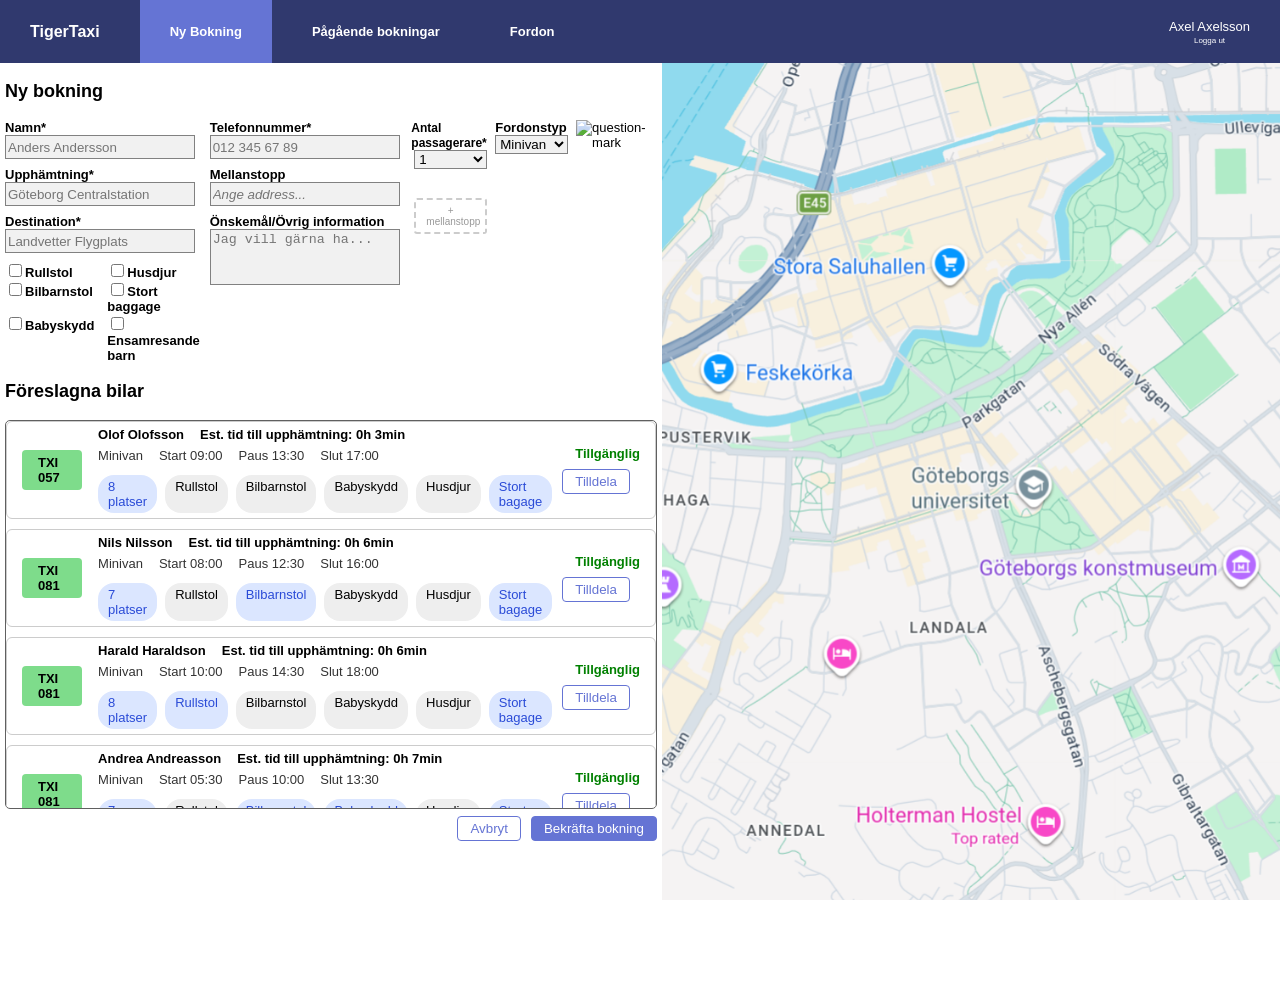
==== index.html @ 6333cc2d "add q mark" ====
<!DOCTYPE html>
<html lang="en">

<head>
    <meta charset="UTF-8">
    <meta name="viewport" content="width=device-width, initial-scale=1.0">
    <title>Document</title>
    <link rel="stylesheet" href="styles.css">
    <script src="script.js" defer></script>
</head>

<body>
    <div class="header">
        <div class="header-button" style="font-size: medium;">
            <p><b>TigerTaxi</b></p>
        </div>
        <div class="header-button" style="background-color: #6574d4;">
            <p><b>Ny Bokning</b></p>
        </div>
        <div class="header-button">
            <p><b>Pågående bokningar</b></p>
        </div>
        <div class="header-button">
            <p><b>Fordon</b></p>
        </div>
        <div class="header-button">
            <p>Axel Axelsson</p>
            <p class="small-text">Logga ut</p>
        </div>

    </div>
    <div class="main">
        <div class="booking-interface">
            <form action="">
                <p style="font-size: large;"><b>Ny bokning</b></p>
                <div class="forms">
                    <div class="form-1">
                        <label><b>Namn*</b> <br><input type="text" name="" id=""
                                placeholder="Anders Andersson"></label><br>
                        <label><b>Upphämtning*</b> <br><input type="text" name="" id=""
                                placeholder="Göteborg Centralstation"></label>
                        <br>
                        <label><b>Destination*</b> <br><input type="text" name="" id=""
                                placeholder="Landvetter Flygplats"></label>
                        <div class="checkboxes">
                            <label><input type="checkbox" name="" id=""><b>Rullstol</b></label>
                            <label><input type="checkbox" name="" id=""><b>Husdjur</b></label>
                            <label><input type="checkbox" name="" id=""><b>Bilbarnstol</b></label>
                            <label><input type="checkbox" name="" id=""><b>Stort baggage</b></label>
                            <label><input type="checkbox" name="" id=""><b>Babyskydd</b></label>
                            <label><input type="checkbox" name="" id=""><b>Ensamresande barn</b></label>
                        </div>
                    </div>
                    <div class="form-1">
                        <label><b>Telefonnummer*</b> <br><input type="text" name="" id=""
                                placeholder="012 345 67 89"></label><br>
                        <label><b>Mellanstopp</b> <br><input type="text" name="" id="" placeholder="Ange address..."
                                style="font-style:italic"></label><br>
                        <label><b>Önskemål/Övrig information</b> <br><textarea name="" id=""
                                placeholder="Jag vill gärna ha..."></textarea></label>
                    </div>
                    <div class="form-2">
                        <label><b style="font-size: 12px; position: relative; right: 3px;">Antal passagerare*</b> <br>
                            <select name="antal-passagerare" id="">
                                <option value="1">1</option>
                                <option value="2">2</option>
                                <option value="3">3</option>
                                <option value="4">4</option>
                                <option value="5">5</option>
                                <option value="1">6</option>
                                <option value="2">7</option>
                                <option value="3">8</option>
                            </select>
                        </label><br>
                        <button class="add-stop">+ mellanstopp</button>
                    </div>
                    <div class="form-2">
                        <label><b>Fordonstyp</b> <br>
                            <select name="fordonstyp" id="">
                                <option value="minivan">Minivan</option>
                                <option value="suv">SUV</option>
                                <option value="skapbil">Skåpbil</option>
                                <option value="sedan">Sedan</option>
                                <option value="pansarvagn">Pansarvagn!!!</option>
                            </select>
                        </label><br>
                    </div>
                    <div class="form-2">
                        <img src="questionmark.png" alt="question-mark">
                    </div>
                </div>
                <p style="font-size: large;"><b>Föreslagna bilar</b></p>
                <div class="driver-select">

                    <div class="card">
                        <div class="left">
                            <div class="vehicle-id">TXI 057</div>

                            <div class="content">
                                <div class="top-row">
                                    <span>Olof Olofsson</span>
                                    <span>Est. tid till upphämtning: 0h 3min</span>
                                </div>

                                <div class="meta">
                                    <span>Minivan</span>
                                    <span>Start 09:00</span>
                                    <span>Paus 13:30</span>
                                    <span>Slut 17:00</span>
                                </div>

                                <div class="tags">
                                    <span class="tag blue">8 platser</span>
                                    <span class="tag">Rullstol</span>
                                    <span class="tag">Bilbarnstol</span>
                                    <span class="tag">Babyskydd</span>
                                    <span class="tag">Husdjur</span>
                                    <span class="tag blue">Stort bagage</span>
                                </div>
                            </div>
                        </div>

                        <div class="right">
                            <div class="status">Tillgänglig</div>
                            <button class="btn">Tilldela</button>
                        </div>
                    </div>
                    <div class="card">
                        <div class="left">
                            <div class="vehicle-id">TXI 081</div>

                            <div class="content">
                                <div class="top-row">
                                    <span>Nils Nilsson</span>
                                    <span>Est. tid till upphämtning: 0h 6min</span>
                                </div>

                                <div class="meta">
                                    <span>Minivan</span>
                                    <span>Start 08:00</span>
                                    <span>Paus 12:30</span>
                                    <span>Slut 16:00</span>
                                </div>

                                <div class="tags">
                                    <span class="tag blue">7 platser</span>
                                    <span class="tag">Rullstol</span>
                                    <span class="tag blue">Bilbarnstol</span>
                                    <span class="tag">Babyskydd</span>
                                    <span class="tag">Husdjur</span>
                                    <span class="tag blue">Stort bagage</span>
                                </div>
                            </div>
                        </div>

                        <div class="right">
                            <div class="status">Tillgänglig</div>
                            <button class="btn">Tilldela</button>
                        </div>
                    </div>
                    <div class="card">
                        <div class="left">
                            <div class="vehicle-id">TXI 081</div>

                            <div class="content">
                                <div class="top-row">
                                    <span>Harald Haraldson</span>
                                    <span>Est. tid till upphämtning: 0h 6min</span>
                                </div>

                                <div class="meta">
                                    <span>Minivan</span>
                                    <span>Start 10:00</span>
                                    <span>Paus 14:30</span>
                                    <span>Slut 18:00</span>
                                </div>

                                <div class="tags">
                                    <span class="tag blue">8 platser</span>
                                    <span class="tag blue">Rullstol</span>
                                    <span class="tag">Bilbarnstol</span>
                                    <span class="tag">Babyskydd</span>
                                    <span class="tag">Husdjur</span>
                                    <span class="tag blue">Stort bagage</span>
                                </div>
                            </div>
                        </div>

                        <div class="right">
                            <div class="status">Tillgänglig</div>
                            <button class="btn">Tilldela</button>
                        </div>
                    </div>
                    <div class="card">
                        <div class="left">
                            <div class="vehicle-id">TXI 081</div>

                            <div class="content">
                                <div class="top-row">
                                    <span>Andrea Andreasson</span>
                                    <span>Est. tid till upphämtning: 0h 7min</span>
                                </div>

                                <div class="meta">
                                    <span>Minivan</span>
                                    <span>Start 05:30</span>
                                    <span>Paus 10:00</span>
                                    <span>Slut 13:30</span>
                                </div>

                                <div class="tags">
                                    <span class="tag blue">7 platser</span>
                                    <span class="tag">Rullstol</span>
                                    <span class="tag blue">Bilbarnstol</span>
                                    <span class="tag blue">Babyskydd</span>
                                    <span class="tag">Husdjur</span>
                                    <span class="tag blue">Stort bagage</span>
                                </div>
                            </div>
                        </div>

                        <div class="right">
                            <div class="status">Tillgänglig</div>
                            <button class="btn">Tilldela</button>
                        </div>
                    </div>
                    <div class="card">
                        <div class="left">
                            <div class="vehicle-id">TXI 057</div>

                            <div class="content">
                                <div class="top-row">
                                    <span>Erika Eriksson</span>
                                    <span>Est. tid till upphämtning: 0h 3min</span>
                                </div>

                                <div class="meta">
                                    <span>Sedan</span>
                                    <span>Start 09:00</span>
                                    <span>Paus 13:30</span>
                                    <span>Slut 17:00</span>
                                </div>

                                <div class="tags">
                                    <span class="tag blue">8 platser</span>
                                    <span class="tag">Rullstol</span>
                                    <span class="tag">Bilbarnstol</span>
                                    <span class="tag">Babyskydd</span>
                                    <span class="tag">Husdjur</span>
                                    <span class="tag blue">Stort bagage</span>
                                </div>
                            </div>
                        </div>

                        <div class="right">
                            <div class="status">Tillgänglig</div>
                            <button class="btn">Tilldela</button>
                        </div>
                    </div>
                </div>

                <div class="last-btns">
                    <button class="btn">Avbryt</button>
                    <button class="btn-filled">Bekräfta bokning</button>
                </div>
            </form>
        </div>
        <div class="map">
            <img src="map.png" alt="map-pic">
        </div>
    </div>
</body>

</html>
---- styles.css ----
html, body {
    height: 100%;
    margin: 0;
    overflow: hidden;
}

body {
    margin: 0;
    padding: 0;
    font-size: small;
    font-family: 'Segoe UI', Tahoma, Geneva, Verdana, sans-serif
}

img {
    /* height: 100%; */
    width: 100%;
}

.header {
    display: flex;
    gap: 10px;
    background-color: #30396e;
    height: 7vh;
    color: white;
}

.header-button {
    display: flex;
    flex-direction: column;
    /* stack children vertically */
    justify-content: center;
    align-items: center;
    text-align: center;
    gap: 2px;
}

.header-button>p {
    margin-left: 30px;
    margin-right: 30px;
    margin-top: 0;
    margin-bottom: 0;
}

.header-button:last-child {
    text-align: left;
    margin-left: auto;

}

.small-text {
    font-size: 8px;
}

.main {
    display: flex;
    height: auto;
    width: 100%;
}

.booking-interface {
    width: 60%;
    margin-left: 5px;
    margin-right: 5px;
}

.forms {
    display: flex;
    flex-direction: row;
    width: 100%;

}

.form-1 {
    width: 41.75%;
}


.form-2 {
    width: 16.5%;
}

.form-2 > img {
    height: ;
}

.map {
    overflow: hidden; /* prevents spill */
}

.checkboxes {
    display: grid;
    grid-template-columns: repeat(2, 1fr);
}

.add-stop {
    border: 2px dashed #ccc;
    background: transparent;
    padding: 5px 10px;
    color: #999;
    cursor: pointer;
    border-radius: 3px;
    font-size: 10px;
    margin-top: 29px;
    width: 90%;
}

input,
textarea,
select {
    background-color: #f1f1f1;
    border: 1px solid #818181;
}

textarea {
    resize: none;
    height: 50px;
    width: 90%;
    /* width: 250px; */
}

input[type='text'] {
    width: 90%;
    height: 20px;
    margin-bottom: 8px;
}

select {
    min-width: 20px;
    width: 90%;
}



/* Förarkort */


.driver-select{
    height:43vh;
    overflow-y: auto;
    border: solid rgb(96, 96, 96) 1px;
    border-radius: 5px;

}

.card {
    border: 1px solid #ccc;
    border-radius: 6px;
    padding: 5px 15px;
    margin-bottom: 10px;
    display: flex;
    align-items: center;
    justify-content: space-between;
    font-size: small;
}

.card:hover {
    background: #e7ecff;
}

.left {
    display: flex;
    gap: 16px;
    align-items: center;
}

.vehicle-id {
    background: #7edc8b;
    padding: 5px 16px;
    border-radius: 4px;
    font-weight: bold;
}

.content {
    display: flex;
    flex-direction: column;
    gap: 6px;
}

.top-row {
    display: flex;
    gap: 16px;
    align-items: center;
    font-weight: bold;
}

.meta {
    display: flex;
    gap: 16px;
    color: #333;
}

.tags {
    display: flex;
    gap: 8px;
    margin-top: 6px;
}

.tag {
    padding: 4px 10px;
    border-radius: 16px;
    background: #eee;
    font-size: 13px;
}

.tag.blue {
    background: #dbe6ff;
    color: #2a4bd7;
}

.right {
    display: flex;
    flex-direction: column;
    align-items: flex-end;
    gap: 8px;
}

.status {
    color: green;
    font-weight: bold;
    text-align: center;
}

.btn {
    padding: 4px 12px;
    border-radius: 4px;
    border: 1px solid #6574d4;
    background: transparent;
    color: #6574d4;
    cursor: pointer;
    margin-left: 10px;
    margin-right: 10px;
}

.btn-filled {
    padding: 4px 12px;
    border-radius: 4px;
    border: 1px solid #6574d4;
    background: #6574d4;
    color: white;
    cursor: pointer;
}

.last-btns{
    display: flex;
    justify-content: right;
    margin-top: 7px;
}
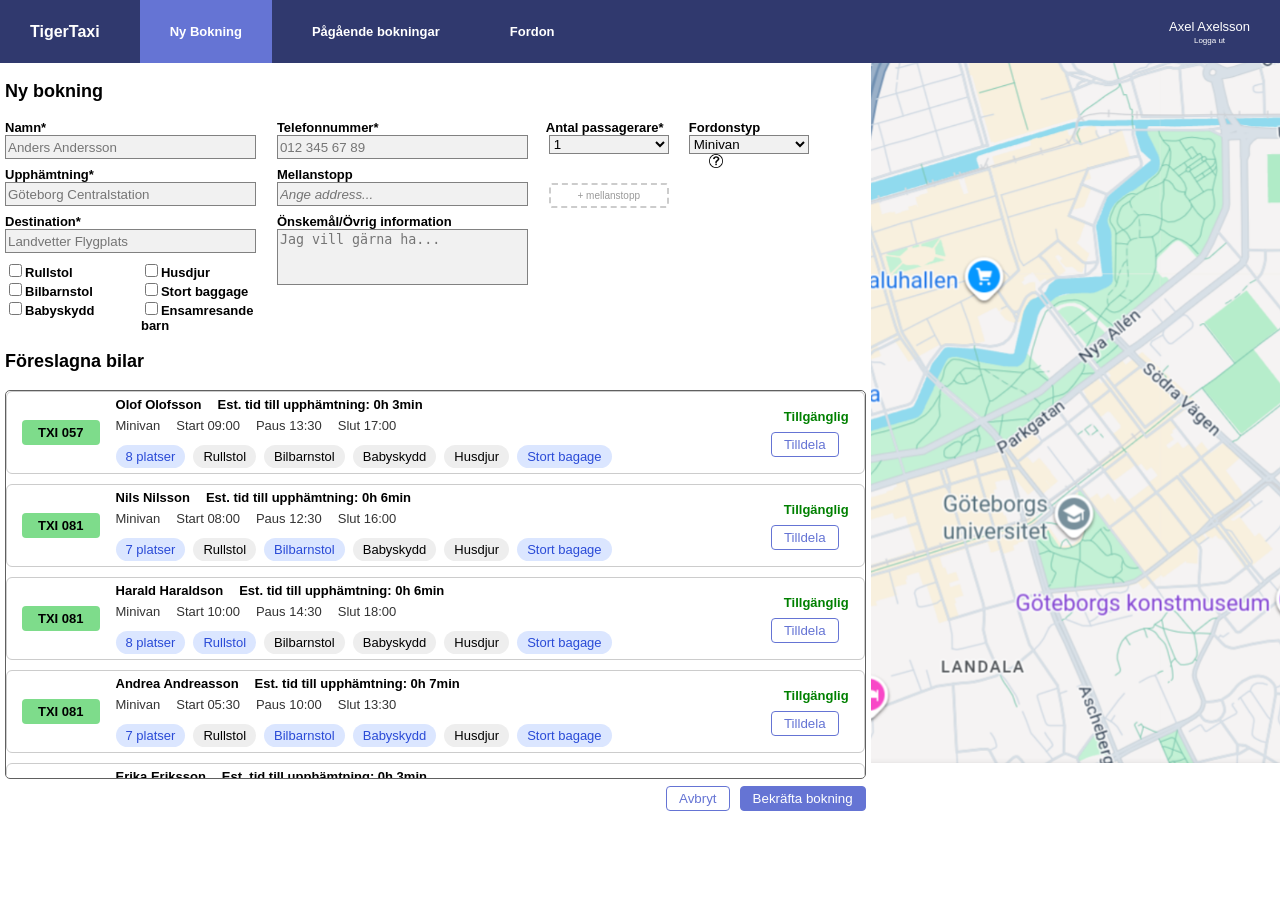
==== commit f20e6e93: "Fix gaps and placements" ====
--- a/index.html
+++ b/index.html
@@ -60,7 +60,7 @@
                                 placeholder="Jag vill gärna ha..."></textarea></label>
                     </div>
                     <div class="form-2">
-                        <label><b style="font-size: 12px; position: relative; right: 3px;">Antal passagerare*</b> <br>
+                        <label><b style="position: relative; right: 3px;">Antal passagerare*</b> <br>
                             <select name="antal-passagerare" id="">
                                 <option value="1">1</option>
                                 <option value="2">2</option>
@@ -83,10 +83,8 @@
                                 <option value="sedan">Sedan</option>
                                 <option value="pansarvagn">Pansarvagn!!!</option>
                             </select>
-                        </label><br>
-                    </div>
-                    <div class="form-2">
-                        <img src="questionmark.png" alt="question-mark">
+                        </label>
+                        <img src="questionmark.png" alt="question-mark" height="14px" style="margin-left: 20px;">
                     </div>
                 </div>
                 <p style="font-size: large;"><b>Föreslagna bilar</b></p>
@@ -266,7 +264,7 @@
             </form>
         </div>
         <div class="map">
-            <img src="map.png" alt="map-pic">
+            <img src="map.png" alt="map-pic" height="700px">
         </div>
     </div>
 </body>
--- a/styles.css
+++ b/styles.css
@@ -9,12 +9,7 @@
     padding: 0;
     font-size: small;
     font-family: 'Segoe UI', Tahoma, Geneva, Verdana, sans-serif
-}
-
-img {
-    /* height: 100%; */
-    width: 100%;
-}
+} 
 
 .header {
     display: flex;
@@ -58,7 +53,7 @@
 }
 
 .booking-interface {
-    width: 60%;
+    width: 70%;
     margin-left: 5px;
     margin-right: 5px;
 }
@@ -67,24 +62,30 @@
     display: flex;
     flex-direction: row;
     width: 100%;
-
+    align-items: flex-start;
 }
 
 .form-1 {
-    width: 41.75%;
-}
-
+    width: 31.75%;
+}
 
 .form-2 {
-    width: 16.5%;
-}
-
-.form-2 > img {
-    height: ;
+    /* width: 18.25%; */
+    width: auto;
+    /* display: flex; */
+    /* align-items: center;
+    gap: 5px; */
+    margin-right: 20px;
+}
+
+select {
+    min-width: 20px;
+    width: 120px;
 }
 
 .map {
     overflow: hidden; /* prevents spill */
+    width: 33.3%;
 }
 
 .checkboxes {
@@ -101,7 +102,7 @@
     border-radius: 3px;
     font-size: 10px;
     margin-top: 29px;
-    width: 90%;
+    width: 120px;
 }
 
 input,
@@ -124,10 +125,7 @@
     margin-bottom: 8px;
 }
 
-select {
-    min-width: 20px;
-    width: 90%;
-}
+
 
 
 
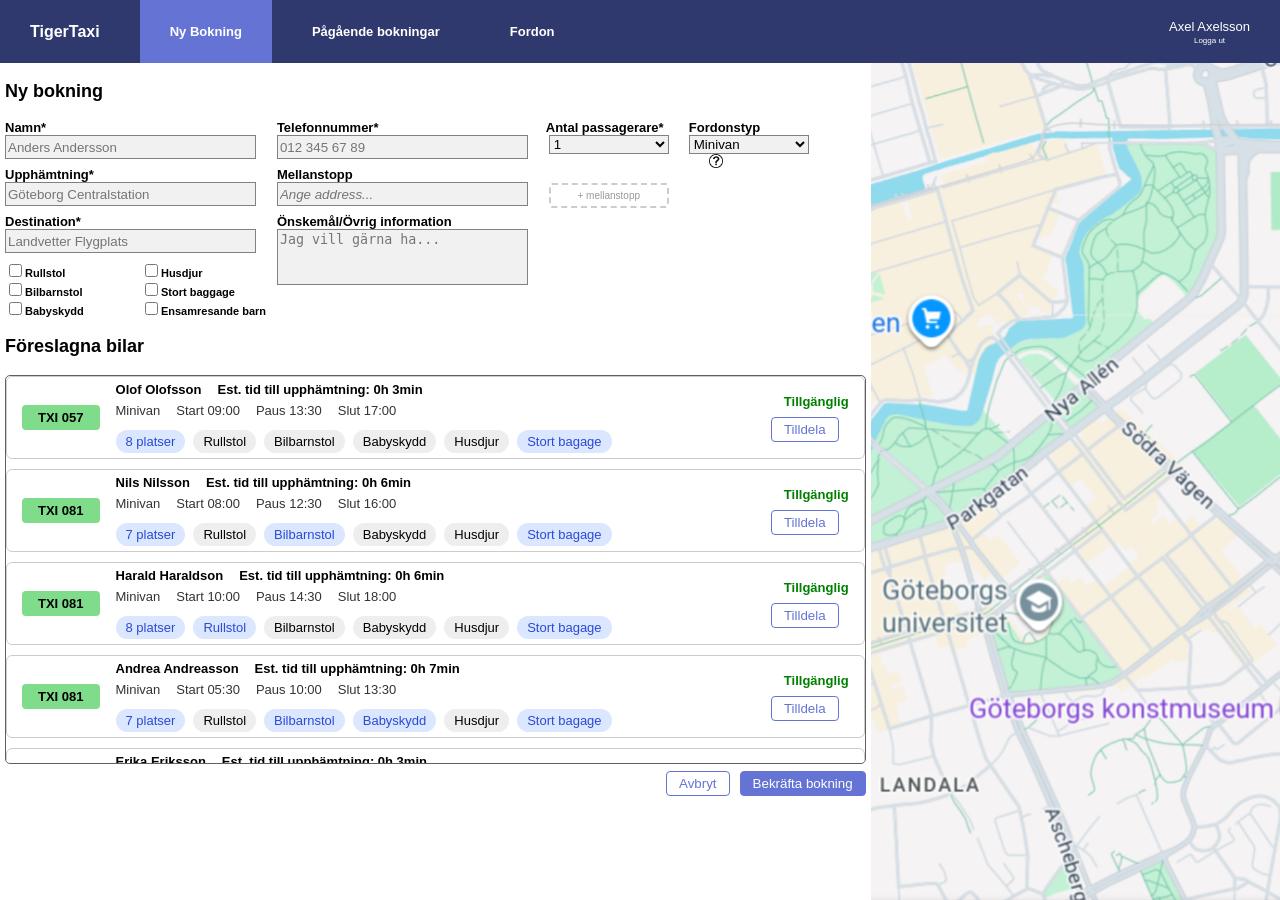
==== commit 507d7faf: "Fix map scaling" ====
--- a/index.html
+++ b/index.html
@@ -264,7 +264,7 @@
             </form>
         </div>
         <div class="map">
-            <img src="map.png" alt="map-pic" height="700px">
+            <img src="map.png" alt="map-pic">
         </div>
     </div>
 </body>
--- a/styles.css
+++ b/styles.css
@@ -42,13 +42,17 @@
 
 }
 
+.checkboxes{
+    font-size: 11px;
+}
+
 .small-text {
     font-size: 8px;
 }
 
 .main {
     display: flex;
-    height: auto;
+    height: 93vh;
     width: 100%;
 }
 
@@ -84,8 +88,16 @@
 }
 
 .map {
-    overflow: hidden; /* prevents spill */
     width: 33.3%;
+    height: 100%;
+    overflow: hidden;
+}
+
+.map img {
+    width: 100%;
+    height: 100%;
+    object-fit: cover;
+    object-position: center; /* keeps crop centered */
 }
 
 .checkboxes {
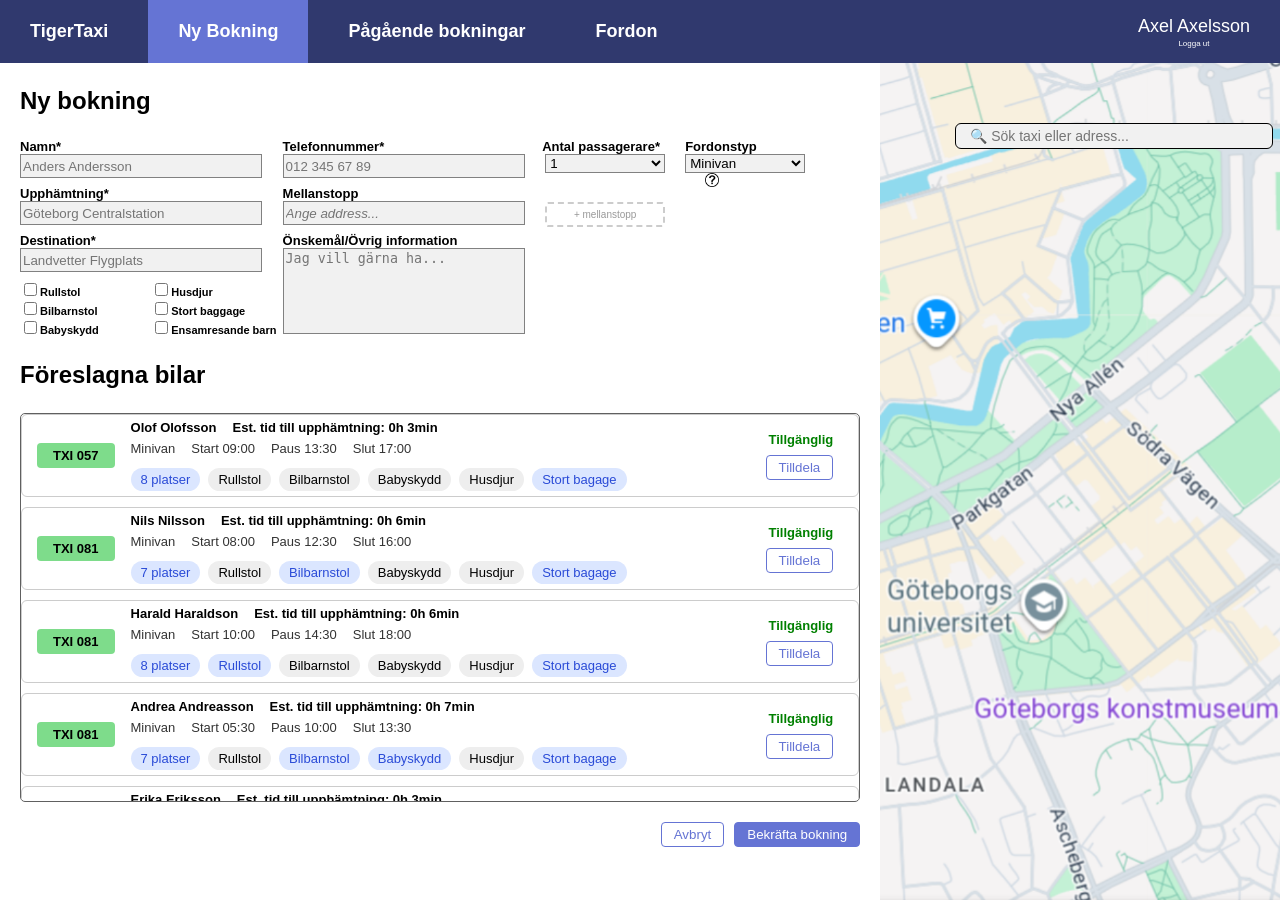
==== commit 98e32b2c: "Fix resolution, added to index.html and created ongoing-bookings.html and vehicles.html" ====
--- a/index.html
+++ b/index.html
@@ -4,24 +4,24 @@
 <head>
     <meta charset="UTF-8">
     <meta name="viewport" content="width=device-width, initial-scale=1.0">
-    <title>Document</title>
+    <title>TigerTaxi</title>
     <link rel="stylesheet" href="styles.css">
     <script src="script.js" defer></script>
 </head>
 
 <body>
     <div class="header">
-        <div class="header-button" style="font-size: medium;">
+        <div class="header-button">
             <p><b>TigerTaxi</b></p>
         </div>
         <div class="header-button" style="background-color: #6574d4;">
-            <p><b>Ny Bokning</b></p>
-        </div>
-        <div class="header-button">
-            <p><b>Pågående bokningar</b></p>
-        </div>
-        <div class="header-button">
-            <p><b>Fordon</b></p>
+            <p><a href="index.html"><b>Ny Bokning</b></p></a>
+        </div>
+        <div class="header-button">
+            <p><a href="ongoing-bookings.html"><b>Pågående bokningar</b></a></p>
+        </div>
+        <div class="header-button">
+            <p><a href="vehicles.html"><b>Fordon</b></a></p>
         </div>
         <div class="header-button">
             <p>Axel Axelsson</p>
@@ -31,8 +31,8 @@
     </div>
     <div class="main">
         <div class="booking-interface">
-            <form action="">
-                <p style="font-size: large;"><b>Ny bokning</b></p>
+            <form>
+                <p style="font-size: x-large;"><b>Ny bokning</b></p>
                 <div class="forms">
                     <div class="form-1">
                         <label><b>Namn*</b> <br><input type="text" name="" id=""
@@ -61,7 +61,7 @@
                     </div>
                     <div class="form-2">
                         <label><b style="position: relative; right: 3px;">Antal passagerare*</b> <br>
-                            <select name="antal-passagerare" id="">
+                            <select name="antal-passagerare">
                                 <option value="1">1</option>
                                 <option value="2">2</option>
                                 <option value="3">3</option>
@@ -87,7 +87,7 @@
                         <img src="questionmark.png" alt="question-mark" height="14px" style="margin-left: 20px;">
                     </div>
                 </div>
-                <p style="font-size: large;"><b>Föreslagna bilar</b></p>
+                <p style="font-size: x-large;"><b>Föreslagna bilar</b></p>
                 <div class="driver-select">
 
                     <div class="card">
@@ -265,6 +265,10 @@
         </div>
         <div class="map">
             <img src="map.png" alt="map-pic">
+            <div id="map"></div>
+            <div class="map-search">
+                <input type="text" placeholder="🔍 Sök taxi eller adress..." />
+            </div>
         </div>
     </div>
 </body>
--- a/styles.css
+++ b/styles.css
@@ -8,11 +8,12 @@
     margin: 0;
     padding: 0;
     font-size: small;
-    font-family: 'Segoe UI', Tahoma, Geneva, Verdana, sans-serif
+    font-family: 'Segoe UI', Tahoma, Geneva, Verdana, sans-serif;
 } 
 
 .header {
     display: flex;
+    font-size: large;
     gap: 10px;
     background-color: #30396e;
     height: 7vh;
@@ -54,12 +55,14 @@
     display: flex;
     height: 93vh;
     width: 100%;
+    min-height: 0;
 }
 
 .booking-interface {
     width: 70%;
-    margin-left: 5px;
-    margin-right: 5px;
+    /* margin-left: 5px;
+    margin-right: 5px; */
+    margin: 0 20px;
 }
 
 .forms {
@@ -91,6 +94,7 @@
     width: 33.3%;
     height: 100%;
     overflow: hidden;
+    position: relative;
 }
 
 .map img {
@@ -98,6 +102,30 @@
     height: 100%;
     object-fit: cover;
     object-position: center; /* keeps crop centered */
+}
+
+#map {
+    width: 100%;
+    height: 100%;
+}
+
+/* Search bar */
+.map-search {
+    position: absolute;
+    top: 60px;
+    left: 75px;
+    width: 80%;
+    /* max-width: 500px; */
+    z-index: 1000; /* 👈 makes it sit above map */
+}
+
+.map-search input {
+    width: 100%;
+    padding: 2px 14px;
+    border-radius: 6px;
+    border: 1px solid black;
+    background: #f1f1f1;
+    font-size: 14px;
 }
 
 .checkboxes {
@@ -126,7 +154,7 @@
 
 textarea {
     resize: none;
-    height: 50px;
+    height: 80px;
     width: 90%;
     /* width: 250px; */
 }
@@ -137,7 +165,10 @@
     margin-bottom: 8px;
 }
 
-
+a { 
+    color:white;
+    text-decoration: none;
+}
 
 
 
@@ -145,11 +176,10 @@
 
 
 .driver-select{
-    height:43vh;
+    max-height: 43vh;
     overflow-y: auto;
     border: solid rgb(96, 96, 96) 1px;
     border-radius: 5px;
-
 }
 
 .card {
@@ -226,6 +256,8 @@
 
 .status {
     color: green;
+    position: relative;
+    right: 10px;
     font-weight: bold;
     text-align: center;
 }
@@ -253,5 +285,16 @@
 .last-btns{
     display: flex;
     justify-content: right;
-    margin-top: 7px;
+    margin-top: 20px;
+}
+
+.vehicle-search{
+    display: flex;
+    gap: 20px;
+    width: 30%;
+    margin-bottom: 10px;
+}
+
+.vehicle-search select{
+    height: 25px; 
 }
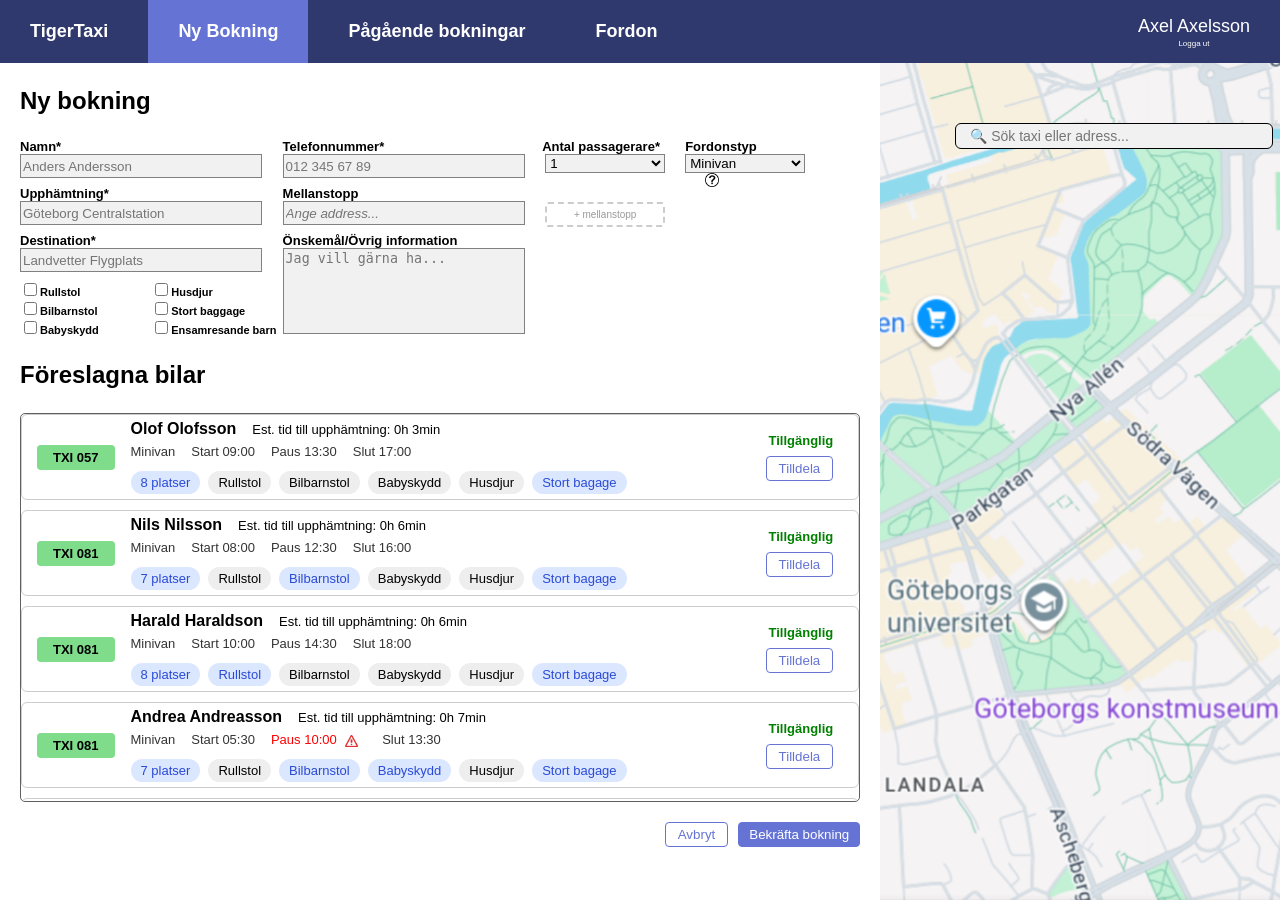
==== commit e5df9b94: "Worked on index.html, ongoing-bookings.html, styles.css, added alert.png" ====
--- a/index.html
+++ b/index.html
@@ -89,14 +89,13 @@
                 </div>
                 <p style="font-size: x-large;"><b>Föreslagna bilar</b></p>
                 <div class="driver-select">
-
                     <div class="card">
                         <div class="left">
                             <div class="vehicle-id">TXI 057</div>
 
                             <div class="content">
                                 <div class="top-row">
-                                    <span>Olof Olofsson</span>
+                                    <span class="driver-name">Olof Olofsson</span>
                                     <span>Est. tid till upphämtning: 0h 3min</span>
                                 </div>
 
@@ -119,7 +118,7 @@
                         </div>
 
                         <div class="right">
-                            <div class="status">Tillgänglig</div>
+                            <div class="status-available">Tillgänglig</div>
                             <button class="btn">Tilldela</button>
                         </div>
                     </div>
@@ -129,7 +128,7 @@
 
                             <div class="content">
                                 <div class="top-row">
-                                    <span>Nils Nilsson</span>
+                                    <span class="driver-name">Nils Nilsson</span>
                                     <span>Est. tid till upphämtning: 0h 6min</span>
                                 </div>
 
@@ -152,7 +151,7 @@
                         </div>
 
                         <div class="right">
-                            <div class="status">Tillgänglig</div>
+                            <div class="status-available">Tillgänglig</div>
                             <button class="btn">Tilldela</button>
                         </div>
                     </div>
@@ -162,7 +161,7 @@
 
                             <div class="content">
                                 <div class="top-row">
-                                    <span>Harald Haraldson</span>
+                                    <span class="driver-name">Harald Haraldson</span>
                                     <span>Est. tid till upphämtning: 0h 6min</span>
                                 </div>
 
@@ -185,7 +184,7 @@
                         </div>
 
                         <div class="right">
-                            <div class="status">Tillgänglig</div>
+                            <div class="status-available">Tillgänglig</div>
                             <button class="btn">Tilldela</button>
                         </div>
                     </div>
@@ -195,14 +194,14 @@
 
                             <div class="content">
                                 <div class="top-row">
-                                    <span>Andrea Andreasson</span>
+                                    <span class="driver-name">Andrea Andreasson</span>
                                     <span>Est. tid till upphämtning: 0h 7min</span>
                                 </div>
 
                                 <div class="meta">
                                     <span>Minivan</span>
                                     <span>Start 05:30</span>
-                                    <span>Paus 10:00</span>
+                                    <span style="color: red;">Paus 10:00</span><img src="alert.png" height="12px" style="position: relative; right: 8px; top: 3px;">
                                     <span>Slut 13:30</span>
                                 </div>
 
@@ -218,7 +217,7 @@
                         </div>
 
                         <div class="right">
-                            <div class="status">Tillgänglig</div>
+                            <div class="status-available">Tillgänglig</div>
                             <button class="btn">Tilldela</button>
                         </div>
                     </div>
@@ -228,7 +227,7 @@
 
                             <div class="content">
                                 <div class="top-row">
-                                    <span>Erika Eriksson</span>
+                                    <span class="driver-name">Erika Eriksson</span>
                                     <span>Est. tid till upphämtning: 0h 3min</span>
                                 </div>
 
@@ -251,7 +250,7 @@
                         </div>
 
                         <div class="right">
-                            <div class="status">Tillgänglig</div>
+                            <div class="status-available">Tillgänglig</div>
                             <button class="btn">Tilldela</button>
                         </div>
                     </div>
--- a/styles.css
+++ b/styles.css
@@ -182,6 +182,11 @@
     border-radius: 5px;
 }
 
+.driver-name{
+    font-size: medium; 
+    font-weight: bold;
+}
+
 .card {
     border: 1px solid #ccc;
     border-radius: 6px;
@@ -190,7 +195,6 @@
     display: flex;
     align-items: center;
     justify-content: space-between;
-    font-size: small;
 }
 
 .card:hover {
@@ -201,6 +205,13 @@
     display: flex;
     gap: 16px;
     align-items: center;
+}
+
+.right {
+    display: flex;
+    flex-direction: column;
+    align-items: flex-end;
+    gap: 8px;
 }
 
 .vehicle-id {
@@ -220,7 +231,6 @@
     display: flex;
     gap: 16px;
     align-items: center;
-    font-weight: bold;
 }
 
 .meta {
@@ -247,19 +257,27 @@
     color: #2a4bd7;
 }
 
-.right {
-    display: flex;
-    flex-direction: column;
-    align-items: flex-end;
-    gap: 8px;
-}
-
-.status {
+.status-available {
     color: green;
     position: relative;
     right: 10px;
     font-weight: bold;
     text-align: center;
+}
+
+.status-busy {
+    color: #8e591d;
+    position: relative;
+    right: 10px;
+    font-weight: bold;
+    text-align: center;
+}
+
+.driver-select-ongoing-bookings {
+    max-height: 130vh;
+    overflow-y: auto;
+    border: solid rgb(96, 96, 96) 1px;
+    border-radius: 5px;
 }
 
 .btn {
@@ -274,7 +292,7 @@
 }
 
 .btn-filled {
-    padding: 4px 12px;
+    padding: 4px 10px;
     border-radius: 4px;
     border: 1px solid #6574d4;
     background: #6574d4;
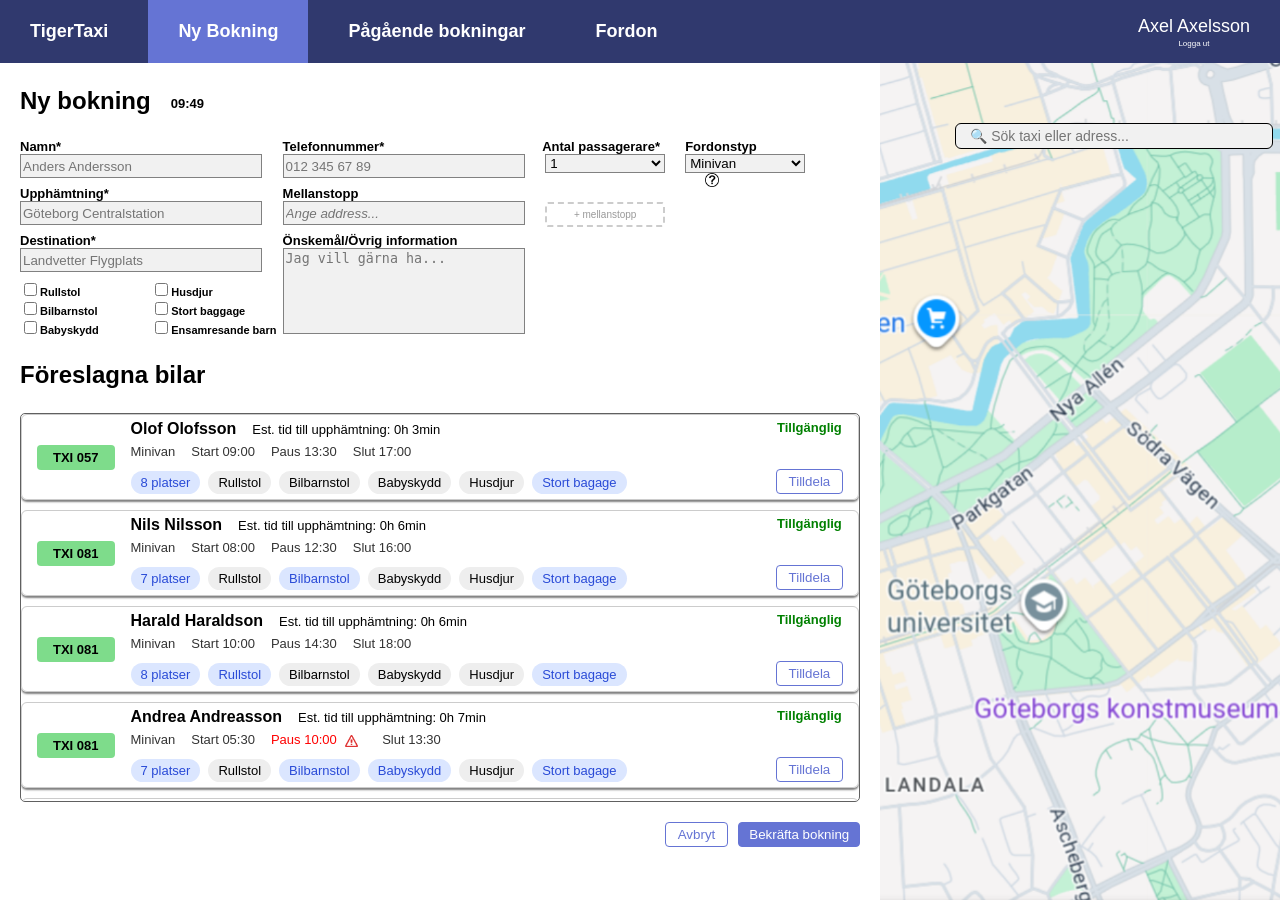
==== commit 037fe165: "Pretty much don with ongoing-bookings.html, worked on index.html and vehicles.html" ====
--- a/index.html
+++ b/index.html
@@ -32,7 +32,10 @@
     <div class="main">
         <div class="booking-interface">
             <form>
-                <p style="font-size: x-large;"><b>Ny bokning</b></p>
+                <div class="form-header">
+                    <p style="font-size: x-large;"><b>Ny bokning</b></p>
+                    <p><b>09:49</b></p>
+                </div>
                 <div class="forms">
                     <div class="form-1">
                         <label><b>Namn*</b> <br><input type="text" name="" id=""
@@ -201,7 +204,8 @@
                                 <div class="meta">
                                     <span>Minivan</span>
                                     <span>Start 05:30</span>
-                                    <span style="color: red;">Paus 10:00</span><img src="alert.png" height="12px" style="position: relative; right: 8px; top: 3px;">
+                                    <span style="color: red;">Paus 10:00</span><img src="alert.png" height="12px"
+                                        style="position: relative; right: 8px; top: 3px;">
                                     <span>Slut 13:30</span>
                                 </div>
 
--- a/styles.css
+++ b/styles.css
@@ -9,7 +9,7 @@
     padding: 0;
     font-size: small;
     font-family: 'Segoe UI', Tahoma, Geneva, Verdana, sans-serif;
-} 
+}
 
 .header {
     display: flex;
@@ -70,6 +70,16 @@
     flex-direction: row;
     width: 100%;
     align-items: flex-start;
+}
+
+.form-header{
+    display: flex;
+    align-items: center;
+    gap: 20px;
+}
+
+.form-header p:nth-child(2) { 
+    margin-top: 18px;
 }
 
 .form-1 {
@@ -165,7 +175,7 @@
     margin-bottom: 8px;
 }
 
-a { 
+a {
     color:white;
     text-decoration: none;
 }
@@ -182,8 +192,15 @@
     border-radius: 5px;
 }
 
+.driver-select-large {
+    max-height: 130vh;
+    overflow-y: auto;
+    border: solid rgb(96, 96, 96) 1px;
+    border-radius: 5px;
+}
+
 .driver-name{
-    font-size: medium; 
+    font-size: medium;
     font-weight: bold;
 }
 
@@ -193,8 +210,9 @@
     padding: 5px 15px;
     margin-bottom: 10px;
     display: flex;
-    align-items: center;
+    align-items: stretch;
     justify-content: space-between;
+    box-shadow: 0 2px 2px grey;
 }
 
 .card:hover {
@@ -210,8 +228,9 @@
 .right {
     display: flex;
     flex-direction: column;
-    align-items: flex-end;
-    gap: 8px;
+    /* gap: 8px; */
+    justify-content: space-between;
+    /* height: 100%; */
 }
 
 .vehicle-id {
@@ -259,25 +278,27 @@
 
 .status-available {
     color: green;
-    position: relative;
-    right: 10px;
     font-weight: bold;
     text-align: center;
 }
 
 .status-busy {
     color: #8e591d;
-    position: relative;
-    right: 10px;
     font-weight: bold;
+    font-size: medium;
     text-align: center;
 }
 
-.driver-select-ongoing-bookings {
-    max-height: 130vh;
-    overflow-y: auto;
-    border: solid rgb(96, 96, 96) 1px;
+.wish{
+    background-color: #cdd3ee;
+    color: #454d70;
+    max-width: 270px;
+    padding: 5px 5px;
     border-radius: 5px;
+}
+
+.wish p{
+    margin: 0;
 }
 
 .btn {
@@ -287,8 +308,8 @@
     background: transparent;
     color: #6574d4;
     cursor: pointer;
-    margin-left: 10px;
-    margin-right: 10px;
+    /* margin-left: 10px; */
+    /* margin-right: 10px; */
 }
 
 .btn-filled {
@@ -304,6 +325,7 @@
     display: flex;
     justify-content: right;
     margin-top: 20px;
+    gap: 10px;
 }
 
 .vehicle-search{
@@ -314,5 +336,5 @@
 }
 
 .vehicle-search select{
-    height: 25px; 
+    height: 25px;
 }
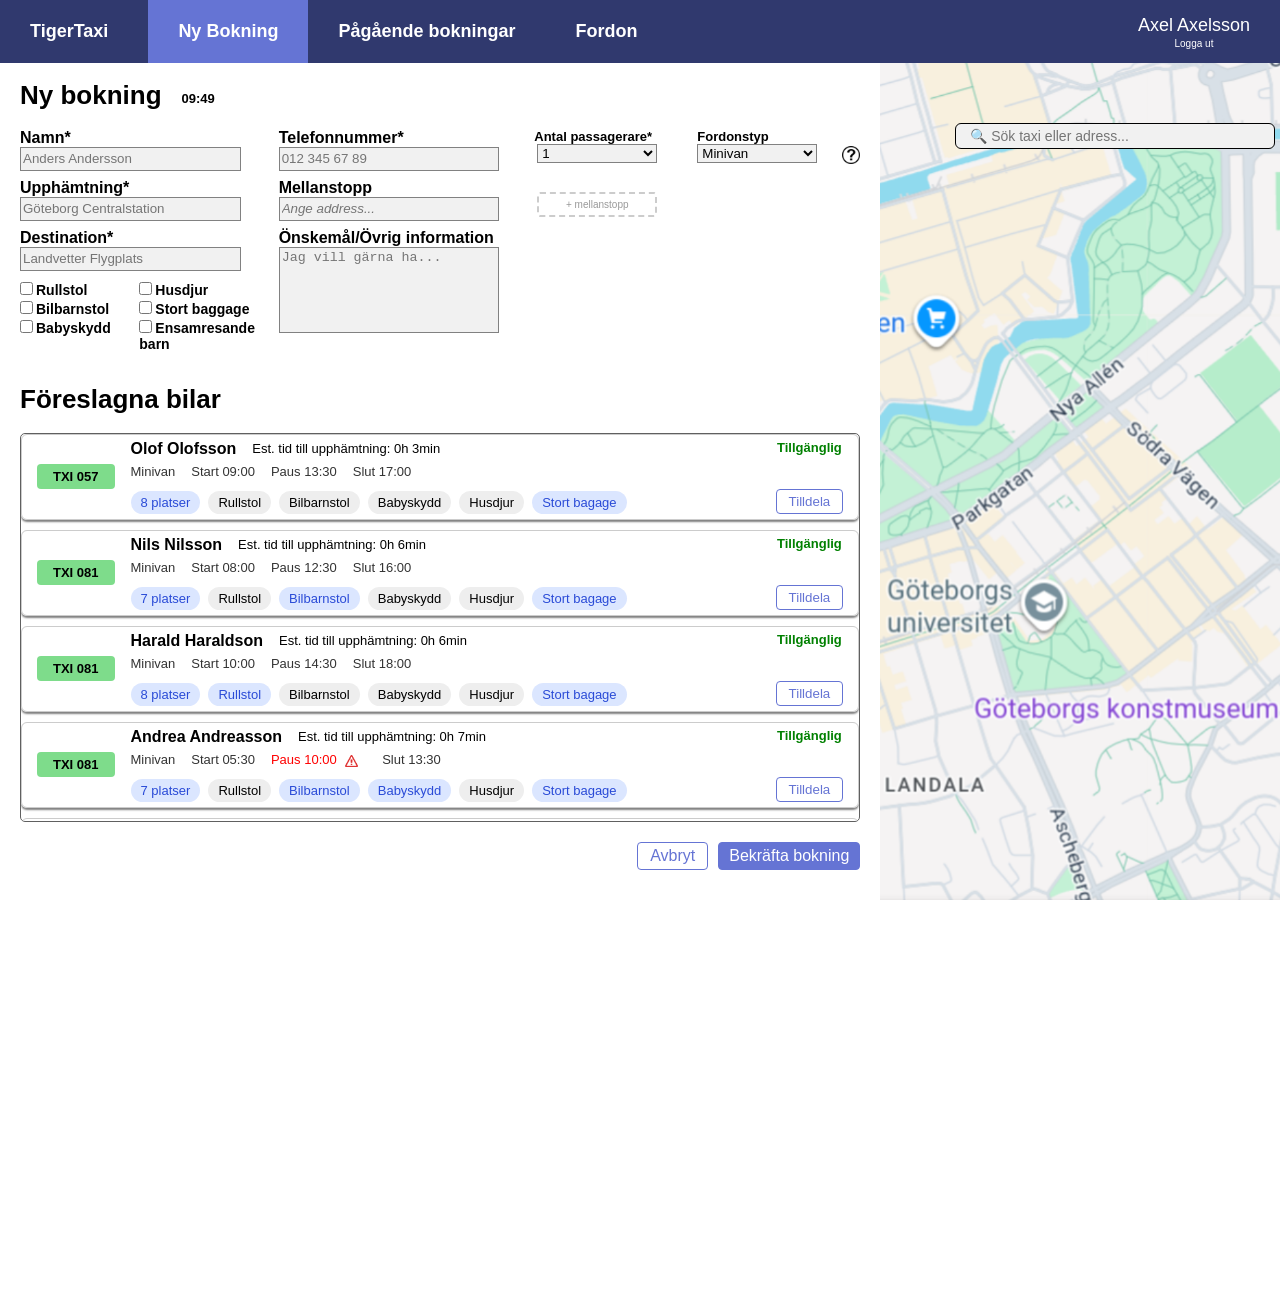
==== commit 05b92e6e: "Made html elements more semantic correct" ====
--- a/index.html
+++ b/index.html
@@ -1,5 +1,5 @@
 <!DOCTYPE html>
-<html lang="en">
+<html lang="sv">
 
 <head>
     <meta charset="UTF-8">
@@ -10,58 +10,63 @@
 </head>
 
 <body>
-    <div class="header">
+    <header>
         <div class="header-button">
             <p><b>TigerTaxi</b></p>
         </div>
-        <div class="header-button" style="background-color: #6574d4;">
-            <p><a href="index.html"><b>Ny Bokning</b></p></a>
-        </div>
+
+        <nav>
+            <div class="header-button" style="background-color: #6574d4;">
+                <p><a href="index.html"><b>Ny Bokning</b></a></p>
+            </div>
+
+            <div class="header-button">
+                <p><a href="ongoing-bookings.html"><b>Pågående bokningar</b></a></p>
+            </div>
+
+            <div class="header-button">
+                <p><a href="vehicles.html"><b>Fordon</b></a></p>
+            </div>
+        </nav>
+
         <div class="header-button">
-            <p><a href="ongoing-bookings.html"><b>Pågående bokningar</b></a></p>
-        </div>
-        <div class="header-button">
-            <p><a href="vehicles.html"><b>Fordon</b></a></p>
-        </div>
-        <div class="header-button">
-            <p>Axel Axelsson</p>
-            <p class="small-text">Logga ut</p>
-        </div>
-
-    </div>
-    <div class="main">
+                <p>Axel Axelsson</p>
+                <p style="font-size: 10px; cursor: pointer;">Logga ut</p>
+        </div>
+    </header>
+
+    <main>
         <div class="booking-interface">
             <form>
                 <div class="form-header">
-                    <p style="font-size: x-large;"><b>Ny bokning</b></p>
+                    <h1>Ny bokning</h1>
                     <p><b>09:49</b></p>
                 </div>
+
                 <div class="forms">
                     <div class="form-1">
-                        <label><b>Namn*</b> <br><input type="text" name="" id=""
-                                placeholder="Anders Andersson"></label><br>
-                        <label><b>Upphämtning*</b> <br><input type="text" name="" id=""
-                                placeholder="Göteborg Centralstation"></label>
+                        <label><b>Namn*</b> <br><input type="text" placeholder="Anders Andersson"></label><br>
+                        <label><b>Upphämtning*</b> <br><input type="text" placeholder="Göteborg Centralstation"></label>
                         <br>
-                        <label><b>Destination*</b> <br><input type="text" name="" id=""
-                                placeholder="Landvetter Flygplats"></label>
+                        <label><b>Destination*</b> <br><input type="text" placeholder="Landvetter Flygplats"></label>
                         <div class="checkboxes">
-                            <label><input type="checkbox" name="" id=""><b>Rullstol</b></label>
-                            <label><input type="checkbox" name="" id=""><b>Husdjur</b></label>
-                            <label><input type="checkbox" name="" id=""><b>Bilbarnstol</b></label>
-                            <label><input type="checkbox" name="" id=""><b>Stort baggage</b></label>
-                            <label><input type="checkbox" name="" id=""><b>Babyskydd</b></label>
-                            <label><input type="checkbox" name="" id=""><b>Ensamresande barn</b></label>
-                        </div>
-                    </div>
+                            <label><input type="checkbox"><b>Rullstol</b></label>
+                            <label><input type="checkbox"><b>Husdjur</b></label>
+                            <label><input type="checkbox"><b>Bilbarnstol</b></label>
+                            <label><input type="checkbox"><b>Stort baggage</b></label>
+                            <label><input type="checkbox"><b>Babyskydd</b></label>
+                            <label><input type="checkbox"><b>Ensamresande barn</b></label>
+                        </div>
+                    </div>
+
                     <div class="form-1">
-                        <label><b>Telefonnummer*</b> <br><input type="text" name="" id=""
-                                placeholder="012 345 67 89"></label><br>
-                        <label><b>Mellanstopp</b> <br><input type="text" name="" id="" placeholder="Ange address..."
+                        <label><b>Telefonnummer*</b> <br><input type="text" placeholder="012 345 67 89"></label><br>
+                        <label><b>Mellanstopp</b> <br><input type="text" placeholder="Ange address..."
                                 style="font-style:italic"></label><br>
-                        <label><b>Önskemål/Övrig information</b> <br><textarea name="" id=""
+                        <label><b>Önskemål/Övrig information</b> <br><textarea
                                 placeholder="Jag vill gärna ha..."></textarea></label>
                     </div>
+
                     <div class="form-2">
                         <label><b style="position: relative; right: 3px;">Antal passagerare*</b> <br>
                             <select name="antal-passagerare">
@@ -77,9 +82,10 @@
                         </label><br>
                         <button class="add-stop">+ mellanstopp</button>
                     </div>
+
                     <div class="form-2">
                         <label><b>Fordonstyp</b> <br>
-                            <select name="fordonstyp" id="">
+                            <select name="fordonstyp">
                                 <option value="minivan">Minivan</option>
                                 <option value="suv">SUV</option>
                                 <option value="skapbil">Skåpbil</option>
@@ -87,10 +93,15 @@
                                 <option value="pansarvagn">Pansarvagn!!!</option>
                             </select>
                         </label>
-                        <img src="questionmark.png" alt="question-mark" height="14px" style="margin-left: 20px;">
+                    </div>
+
+                    <div class="form2">
+                        <img src="questionmark.png" alt="question-mark" height="18"
+                            style="margin-top: 17px; margin-left: -15px; cursor: pointer;">
                     </div>
                 </div>
-                <p style="font-size: x-large;"><b>Föreslagna bilar</b></p>
+                <br>
+                <h1>Föreslagna bilar</h1>
                 <div class="driver-select">
                     <div class="card">
                         <div class="left">
@@ -204,8 +215,8 @@
                                 <div class="meta">
                                     <span>Minivan</span>
                                     <span>Start 05:30</span>
-                                    <span style="color: red;">Paus 10:00</span><img src="alert.png" height="12px"
-                                        style="position: relative; right: 8px; top: 3px;">
+                                    <span style="color: red;">Paus 10:00</span><img src="alert.png" alt="alert"
+                                        height="12" style="position: relative; right: 8px; top: 3px;">
                                     <span>Slut 13:30</span>
                                 </div>
 
@@ -259,10 +270,10 @@
                         </div>
                     </div>
                 </div>
-
                 <div class="last-btns">
-                    <button class="btn">Avbryt</button>
-                    <button class="btn-filled">Bekräfta bokning</button>
+                    <button class="btn" style="font-size: medium;">Avbryt</button>
+                    <button type="button" class="btn-filled" onclick="openPopup()" style="font-size: medium;">Bekräfta
+                        bokning</button>
                 </div>
             </form>
         </div>
@@ -273,6 +284,54 @@
                 <input type="text" placeholder="🔍 Sök taxi eller adress..." />
             </div>
         </div>
+    </main>
+
+    <div class="overlay" id="overlay"></div>
+
+    <div class="confirmation-popup" id="confirmation-popup">
+        <div class="confirmation-header">
+            <img src="checkmark.png" alt="checkmark" height="50">
+            <h1>Bokning bekräftad</h1>
+            <p>BK-1042 | 2026-04-07 | 09:49</p>
+        </div>
+
+        <div class="confirmation-info">
+            <div class="info-item">
+                <p><b>Kund</b></p>
+                <p>Anders Andersson</p>
+                <p class="greyed-text">012 345 67 89</p>
+            </div>
+
+            <div class="info-item">
+                <p><b>Taxi</b></p>
+                <p>TXI 081 </p>
+                <p class="greyed-text">Nils Nilsson</p>
+            </div>
+
+            <div class="info-item">
+                <p><b>Passagerare</b></p>
+                <p>4</p>
+            </div>
+
+            <div class="info-item">
+                <p><b>Från</b></p>
+                <p>Göteborg Centralstation</p>
+            </div>
+
+            <div class="info-item">
+                <p><b>Till</b></p>
+                <p>Landvetter flygplats</p>
+            </div>
+        </div>
+        <br>
+        <div class="misc-info">
+            <p><b>Önskemål/Övrig information:</b></p>
+            <p>Bilbarnstol, Stort baggage</p>
+            <p class="greyed-text">Behöver två bilbarnstolar samt hjälp med baggage</p>
+        </div>
+        <br>
+        <button type="submit" class="btn-filled" onclick="closePopup()">OK</button>
+        <br><br>
     </div>
 </body>
 
--- a/styles.css
+++ b/styles.css
@@ -1,4 +1,5 @@
-html, body {
+html,
+body {
     height: 100%;
     margin: 0;
     overflow: hidden;
@@ -11,26 +12,75 @@
     font-family: 'Segoe UI', Tahoma, Geneva, Verdana, sans-serif;
 }
 
-.header {
+select {
+    min-width: 20px;
+    width: 120px;
+    cursor: pointer;
+}
+
+input,
+textarea,
+select {
+    background-color: #f1f1f1;
+    border: 1px solid #818181;
+}
+
+textarea {
+    resize: none;
+    height: 80px;
+    width: 90%;
+}
+
+input[type='text'] {
+    width: 90%;
+    height: 20px;
+    margin-bottom: 8px;
+}
+
+input[type='checkbox'] {
+    margin-left: 0;
+}
+
+a {
+    color: white;
+    text-decoration: none;
+}
+
+header {
     display: flex;
     font-size: large;
     gap: 10px;
     background-color: #30396e;
     height: 7vh;
     color: white;
-}
+    position: relative;
+    z-index: 100;
+}
+
+nav{
+    display: flex;
+}
+
+main {
+    display: flex;
+    height: 93vh;
+    width: 100%;
+    min-height: 0;
+}
+
+
+/* Header */
 
 .header-button {
     display: flex;
     flex-direction: column;
-    /* stack children vertically */
     justify-content: center;
     align-items: center;
     text-align: center;
     gap: 2px;
 }
 
-.header-button>p {
+.header-button > p {
     margin-left: 30px;
     margin-right: 30px;
     margin-top: 0;
@@ -43,25 +93,11 @@
 
 }
 
-.checkboxes{
-    font-size: 11px;
-}
-
-.small-text {
-    font-size: 8px;
-}
-
-.main {
-    display: flex;
-    height: 93vh;
-    width: 100%;
-    min-height: 0;
-}
+
+/* Main */
 
 .booking-interface {
     width: 70%;
-    /* margin-left: 5px;
-    margin-right: 5px; */
     margin: 0 20px;
 }
 
@@ -70,77 +106,38 @@
     flex-direction: row;
     width: 100%;
     align-items: flex-start;
-}
-
-.form-header{
+    justify-content: center;
+    gap: 20px;
+}
+
+.forms:last-child {
+    gap: 35px;
+}
+
+.form-header {
     display: flex;
     align-items: center;
     gap: 20px;
 }
 
-.form-header p:nth-child(2) { 
+.form-header p:nth-child(2) {
     margin-top: 18px;
 }
 
 .form-1 {
     width: 31.75%;
+    font-size: medium;
 }
 
 .form-2 {
-    /* width: 18.25%; */
     width: auto;
-    /* display: flex; */
-    /* align-items: center;
-    gap: 5px; */
     margin-right: 20px;
-}
-
-select {
-    min-width: 20px;
-    width: 120px;
-}
-
-.map {
-    width: 33.3%;
-    height: 100%;
-    overflow: hidden;
-    position: relative;
-}
-
-.map img {
-    width: 100%;
-    height: 100%;
-    object-fit: cover;
-    object-position: center; /* keeps crop centered */
-}
-
-#map {
-    width: 100%;
-    height: 100%;
-}
-
-/* Search bar */
-.map-search {
-    position: absolute;
-    top: 60px;
-    left: 75px;
-    width: 80%;
-    /* max-width: 500px; */
-    z-index: 1000; /* 👈 makes it sit above map */
-}
-
-.map-search input {
-    width: 100%;
-    padding: 2px 14px;
-    border-radius: 6px;
-    border: 1px solid black;
-    background: #f1f1f1;
-    font-size: 14px;
 }
 
 .checkboxes {
     display: grid;
     grid-template-columns: repeat(2, 1fr);
+    font-size: 14px;
 }
 
 .add-stop {
@@ -155,51 +152,71 @@
     width: 120px;
 }
 
-input,
-textarea,
-select {
-    background-color: #f1f1f1;
-    border: 1px solid #818181;
-}
-
-textarea {
-    resize: none;
-    height: 80px;
-    width: 90%;
-    /* width: 250px; */
-}
-
-input[type='text'] {
-    width: 90%;
-    height: 20px;
-    margin-bottom: 8px;
-}
-
-a {
-    color:white;
-    text-decoration: none;
-}
-
-
-
-/* Förarkort */
-
-
-.driver-select{
+.map {
+    width: 33.3%;
+    height: 100%;
+    overflow: hidden;
+    position: relative;
+}
+
+.map img {
+    width: 100%;
+    height: 100%;
+    object-fit: cover;
+    object-position: center;
+}
+
+#map {
+    width: 100%;
+    height: 100%;
+}
+
+
+/* Search bar */
+
+.map-search {
+    position: absolute;
+    top: 60px;
+    left: 75px;
+    display: flex;
+    align-items: center;
+    width: 80%;
+    z-index: 90;
+}
+
+.map-search input {
+    width: 100%;
+    padding: 2px 14px;
+    border-radius: 6px;
+    border: 1px solid black;
+    background: #f1f1f1;
+    font-size: 14px;
+}
+
+
+/* Driver cards */
+
+.driver-select {
+    display: flex;
+    flex-direction: column;
     max-height: 43vh;
     overflow-y: auto;
     border: solid rgb(96, 96, 96) 1px;
     border-radius: 5px;
+    gap: 10px;
 }
 
 .driver-select-large {
+    display: flex;
+    flex-direction: column;
     max-height: 130vh;
     overflow-y: auto;
     border: solid rgb(96, 96, 96) 1px;
     border-radius: 5px;
-}
-
-.driver-name{
+    gap: 10px;
+}
+
+.driver-name {
     font-size: medium;
     font-weight: bold;
 }
@@ -208,7 +225,6 @@
     border: 1px solid #ccc;
     border-radius: 6px;
     padding: 5px 15px;
-    margin-bottom: 10px;
     display: flex;
     align-items: stretch;
     justify-content: space-between;
@@ -228,9 +244,7 @@
 .right {
     display: flex;
     flex-direction: column;
-    /* gap: 8px; */
     justify-content: space-between;
-    /* height: 100%; */
 }
 
 .vehicle-id {
@@ -289,15 +303,16 @@
     text-align: center;
 }
 
-.wish{
+.wish {
     background-color: #cdd3ee;
     color: #454d70;
+    height: 45px;
     max-width: 270px;
     padding: 5px 5px;
     border-radius: 5px;
 }
 
-.wish p{
+.wish p {
     margin: 0;
 }
 
@@ -308,8 +323,6 @@
     background: transparent;
     color: #6574d4;
     cursor: pointer;
-    /* margin-left: 10px; */
-    /* margin-right: 10px; */
 }
 
 .btn-filled {
@@ -321,20 +334,85 @@
     cursor: pointer;
 }
 
-.last-btns{
+.last-btns {
     display: flex;
     justify-content: right;
     margin-top: 20px;
     gap: 10px;
 }
 
-.vehicle-search{
+.vehicle-search {
     display: flex;
     gap: 20px;
     width: 30%;
     margin-bottom: 10px;
 }
 
-.vehicle-search select{
+.vehicle-search select {
     height: 25px;
+}
+
+
+/* Overlay */
+
+.overlay {
+    display: none;
+    position: fixed;
+    top: 0;
+    left: 0;
+    width: 100%;
+    height: 100%;
+    background: rgba(0, 0, 0, 0.5);
+    z-index: 99;
+}
+
+
+/* Confirmation-popup */
+
+.confirmation-popup {
+    z-index: 100;
+    visibility: hidden;
+    background-color: white;
+    position: relative;
+    left: 600px;
+    bottom: 780px;
+    border: 2px solid black;
+    width: 800px;
+    padding-top: 15px;
+    padding-left: 40px;
+}
+
+.confirmation-popup .btn-filled {
+    display: block;
+    margin-left: auto;
+    margin-right: 40px;
+}
+
+.confirmation-header {
+    text-align: center;
+}
+
+.confirmation-container img {
+    width: 20px;
+    height: auto;
+    margin-bottom: 0;
+}
+
+.confirmation-container h1 {
+    margin-top: 0;
+}
+
+.confirmation-info {
+    margin: auto;
+    display: flex;
+    justify-content: center;
+    flex-direction: row;
+}
+
+.info-item {
+    width: 300px;
+}
+
+.greyed-text {
+    color: #818181;
 }
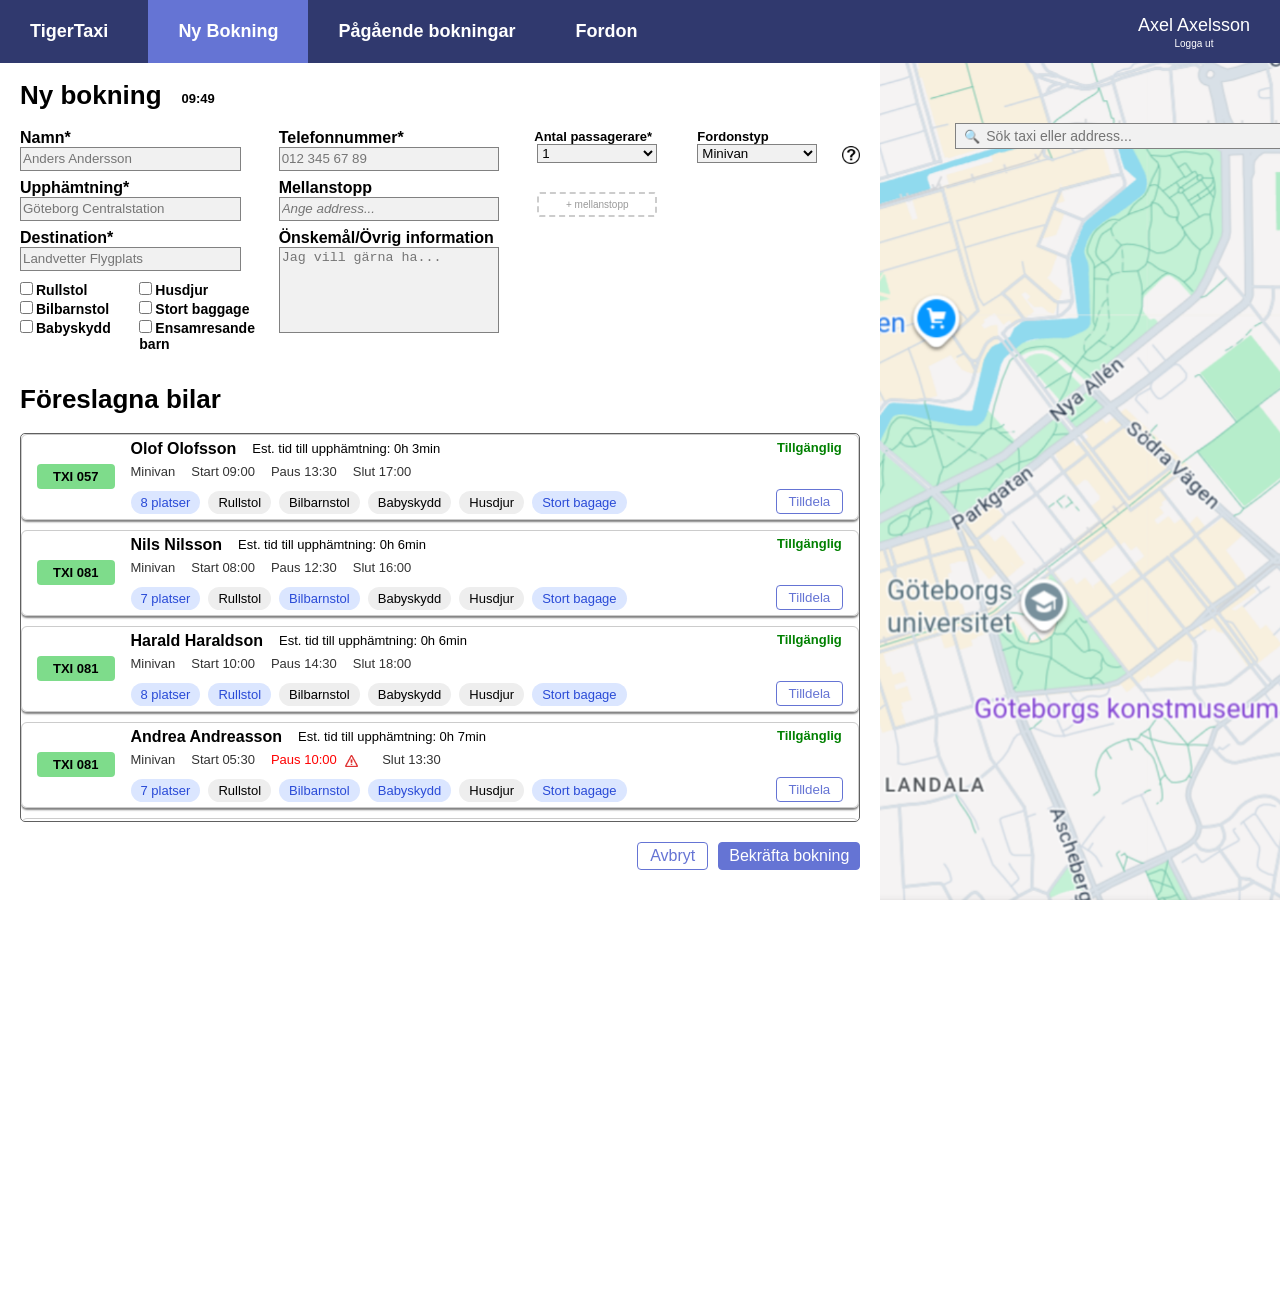
==== commit 8cd9c37a: "Fix search bars and icons, buttons won't clear form input now" ====
--- a/index.html
+++ b/index.html
@@ -30,8 +30,8 @@
         </nav>
 
         <div class="header-button">
-                <p>Axel Axelsson</p>
-                <p style="font-size: 10px; cursor: pointer;">Logga ut</p>
+            <p>Axel Axelsson</p>
+            <p style="font-size: 10px; cursor: pointer;">Logga ut</p>
         </div>
     </header>
 
@@ -133,7 +133,7 @@
 
                         <div class="right">
                             <div class="status-available">Tillgänglig</div>
-                            <button class="btn">Tilldela</button>
+                            <button type="button" class="btn">Tilldela</button>
                         </div>
                     </div>
                     <div class="card">
@@ -166,7 +166,7 @@
 
                         <div class="right">
                             <div class="status-available">Tillgänglig</div>
-                            <button class="btn">Tilldela</button>
+                            <button type="button" class="btn">Tilldela</button>
                         </div>
                     </div>
                     <div class="card">
@@ -199,7 +199,7 @@
 
                         <div class="right">
                             <div class="status-available">Tillgänglig</div>
-                            <button class="btn">Tilldela</button>
+                            <button type="button" class="btn">Tilldela</button>
                         </div>
                     </div>
                     <div class="card">
@@ -233,7 +233,7 @@
 
                         <div class="right">
                             <div class="status-available">Tillgänglig</div>
-                            <button class="btn">Tilldela</button>
+                            <button type="button" class="btn">Tilldela</button>
                         </div>
                     </div>
                     <div class="card">
@@ -266,7 +266,7 @@
 
                         <div class="right">
                             <div class="status-available">Tillgänglig</div>
-                            <button class="btn">Tilldela</button>
+                            <button type="button" class="btn">Tilldela</button>
                         </div>
                     </div>
                 </div>
@@ -281,7 +281,8 @@
             <img src="map.png" alt="map-pic">
             <div id="map"></div>
             <div class="map-search">
-                <input type="text" placeholder="🔍 Sök taxi eller adress..." />
+                <span>🔍</span>
+                <input type="text" placeholder="Sök taxi eller address..." />
             </div>
         </div>
     </main>
--- a/styles.css
+++ b/styles.css
@@ -182,15 +182,25 @@
     align-items: center;
     width: 80%;
     z-index: 90;
+
+    display: flex;
+    align-items: center;
+    background: #f1f1f1;
+    border: 1px solid #818181;
+    padding: 0 8px;
+    gap: 4px;
 }
 
 .map-search input {
-    width: 100%;
-    padding: 2px 14px;
+    border: none;
+    background: transparent;
+    outline: none;
+    width: 100%;
+    padding: 2px 2px;
     border-radius: 6px;
-    border: 1px solid black;
     background: #f1f1f1;
     font-size: 14px;
+    margin-bottom: 0px;
 }
 
 
@@ -348,8 +358,29 @@
     margin-bottom: 10px;
 }
 
+/* .vehicle-search input{
+    padding-left: 8px;
+} */
+
 .vehicle-search select {
     height: 25px;
+}
+
+.search-wrapper {
+    display: flex;
+    align-items: center;
+    background: #f1f1f1;
+    border: 1px solid #818181;
+    padding: 0 8px;
+    gap: 4px;
+}
+
+.search-wrapper input {
+    border: none;
+    background: transparent;
+    outline: none;
+    width: 100%;
+    margin-bottom: 0;
 }
 
 
